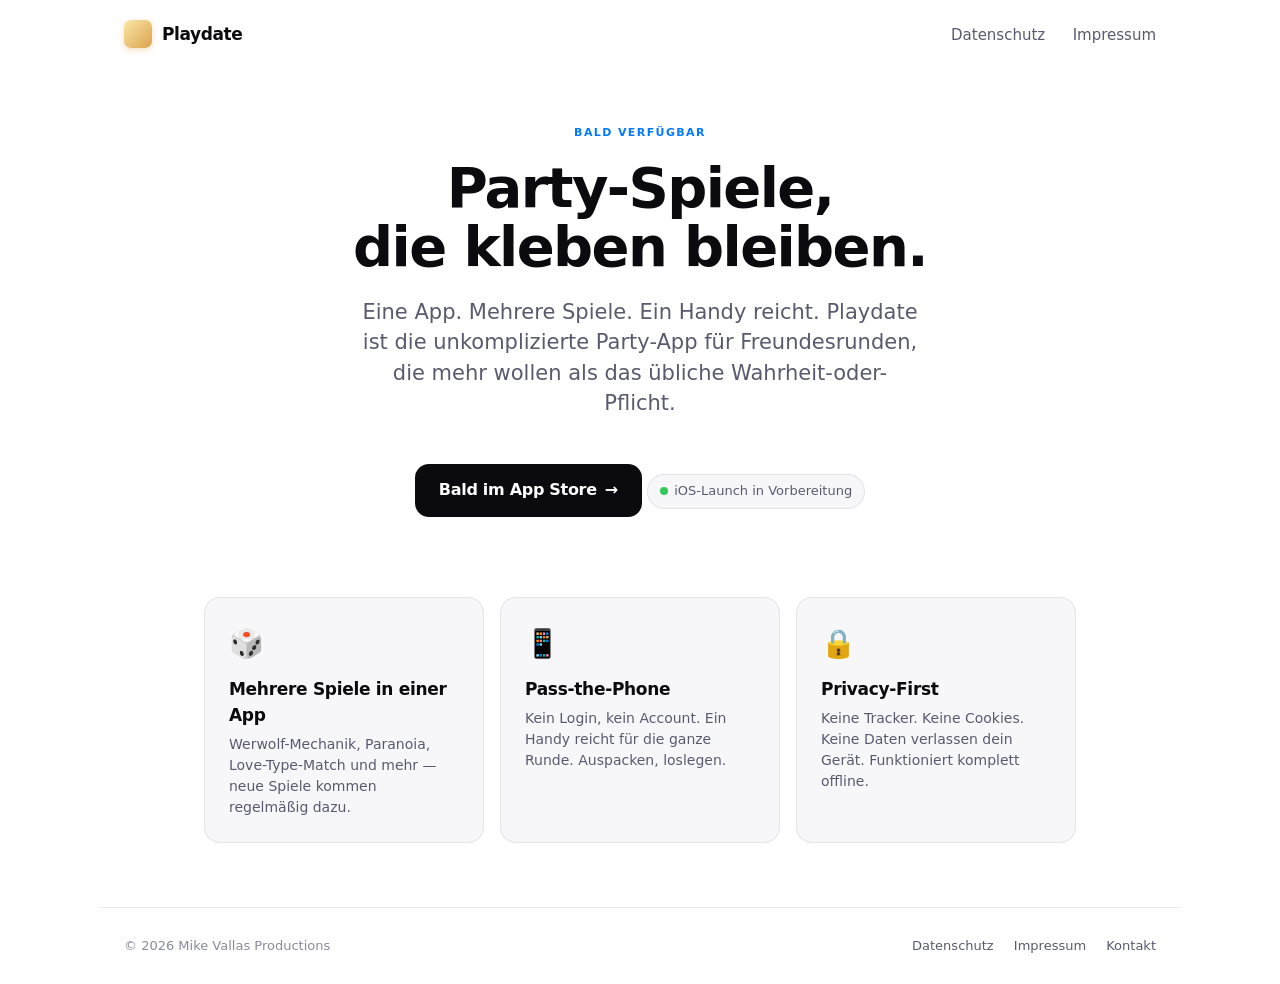
==== index.html @ 412c99d9 "Add files via upload" ====
<!DOCTYPE html>
<html lang="de">
<head>
  <meta charset="UTF-8" />
  <meta name="viewport" content="width=device-width, initial-scale=1" />
  <title>Playdate PartyApp — Party-Spiele für unvergessliche Abende</title>
  <meta name="description" content="Playdate ist die App für Party-Spiele unter Freunden. Pass-the-phone, kein Login, einfach loslegen. Bald im App Store." />
  <meta name="theme-color" content="#FFFFFF" />
  <link rel="stylesheet" href="style.css" />

  <!-- Open Graph -->
  <meta property="og:title" content="Playdate PartyApp" />
  <meta property="og:description" content="Party-Spiele für unvergessliche Abende. Bald im App Store." />
  <meta property="og:type" content="website" />
  <meta property="og:url" content="https://playdate-party.app" />
</head>
<body>

  <header class="site-header">
    <a class="brand" href="/">
      <span class="brand-mark"></span>
      <span>Playdate</span>
    </a>
    <nav class="nav">
      <a href="/privacy.html">Datenschutz</a>
      <a href="/impressum.html">Impressum</a>
    </nav>
  </header>

  <section class="hero">
    <div class="hero-eyebrow">Bald verfügbar</div>
    <h1 class="hero-title">Party-Spiele,<br/>die kleben bleiben.</h1>
    <p class="hero-sub">
      Eine App. Mehrere Spiele. Ein Handy reicht. Playdate ist die unkomplizierte
      Party-App für Freundes&shy;runden, die mehr wollen als das übliche Wahrheit-oder-Pflicht.
    </p>
    <a class="hero-cta" href="#bald">
      <span>Bald im App Store</span>
      <span aria-hidden="true">→</span>
    </a>
    <div class="hero-pill">
      <span class="pulse-dot"></span>
      <span>iOS-Launch in Vorbereitung</span>
    </div>
  </section>

  <section class="features" id="bald">
    <div class="feature">
      <div class="feature-emoji">🎲</div>
      <h3 class="feature-title">Mehrere Spiele in einer App</h3>
      <p class="feature-text">
        Werwolf-Mechanik, Paranoia, Love-Type-Match und mehr — neue Spiele kommen
        regelmäßig dazu.
      </p>
    </div>
    <div class="feature">
      <div class="feature-emoji">📱</div>
      <h3 class="feature-title">Pass-the-Phone</h3>
      <p class="feature-text">
        Kein Login, kein Account. Ein Handy reicht für die ganze Runde.
        Auspacken, loslegen.
      </p>
    </div>
    <div class="feature">
      <div class="feature-emoji">🔒</div>
      <h3 class="feature-title">Privacy-First</h3>
      <p class="feature-text">
        Keine Tracker. Keine Cookies. Keine Daten verlassen dein Gerät.
        Funktioniert komplett offline.
      </p>
    </div>
  </section>

  <footer class="site-footer">
    <span>© 2026 Mike Vallas Productions</span>
    <div>
      <a href="/privacy.html">Datenschutz</a>
      <a href="/impressum.html">Impressum</a>
      <a href="mailto:support@playdate-party.app">Kontakt</a>
    </div>
  </footer>

</body>
</html>
---- style.css ----
/* ===========================================================
   Playdate PartyApp — Website
   Shared styles for landing, privacy, impressum.
   =========================================================== */

:root {
  --bg: #FFFFFF;
  --bg-soft: #F7F7FA;
  --text: #0A0A0F;
  --text-muted: #5A5A6E;
  --text-dim: #8A8A9C;
  --accent: #007AFF;
  --gold: #DAA34D;
  --gold-soft: #EBC57B;
  --border: rgba(10, 10, 15, 0.08);
  --max-w: 720px;
}

* {
  box-sizing: border-box;
}

html {
  -webkit-text-size-adjust: 100%;
  scroll-behavior: smooth;
}

body {
  margin: 0;
  font-family: -apple-system, BlinkMacSystemFont, 'SF Pro Display', 'SF Pro Text', system-ui, sans-serif;
  font-size: 17px;
  line-height: 1.55;
  color: var(--text);
  background: var(--bg);
  -webkit-font-smoothing: antialiased;
  -moz-osx-font-smoothing: grayscale;
}

a {
  color: var(--accent);
  text-decoration: none;
}

a:hover {
  text-decoration: underline;
}

.wrap {
  max-width: var(--max-w);
  margin: 0 auto;
  padding: 32px 24px 64px;
}

/* ---------- Header ---------- */

.site-header {
  display: flex;
  justify-content: space-between;
  align-items: center;
  padding: 20px 24px;
  max-width: 1080px;
  margin: 0 auto;
}

.brand {
  display: flex;
  align-items: center;
  gap: 10px;
  font-weight: 700;
  font-size: 17px;
  letter-spacing: -0.4px;
  color: var(--text);
}

.brand-mark {
  width: 28px;
  height: 28px;
  border-radius: 7px;
  background: linear-gradient(135deg, #FCE6A8 0%, #DAA34D 100%);
  box-shadow: 0 2px 6px rgba(218, 163, 77, 0.35);
}

.nav a {
  color: var(--text-muted);
  font-size: 15px;
  margin-left: 22px;
  font-weight: 500;
}

.nav a:hover {
  color: var(--text);
  text-decoration: none;
}

/* ---------- Hero (Landing) ---------- */

.hero {
  text-align: center;
  padding: 56px 24px 48px;
  max-width: 760px;
  margin: 0 auto;
}

.hero-eyebrow {
  font-size: 11px;
  font-weight: 600;
  letter-spacing: 1.4px;
  text-transform: uppercase;
  color: var(--accent);
  margin-bottom: 18px;
}

.hero-title {
  font-size: 56px;
  font-weight: 700;
  letter-spacing: -1.6px;
  line-height: 1.05;
  margin: 0 0 20px;
}

.hero-sub {
  font-size: 21px;
  line-height: 1.45;
  color: var(--text-muted);
  margin: 0 auto 32px;
  max-width: 560px;
}

.hero-cta {
  display: inline-flex;
  align-items: center;
  gap: 8px;
  padding: 14px 24px;
  border-radius: 14px;
  background: var(--text);
  color: #FFFFFF;
  font-weight: 600;
  font-size: 16px;
  letter-spacing: -0.3px;
}

.hero-cta:hover {
  text-decoration: none;
  opacity: 0.9;
}

.hero-pill {
  display: inline-flex;
  align-items: center;
  gap: 6px;
  margin-top: 24px;
  padding: 6px 12px;
  border-radius: 999px;
  background: var(--bg-soft);
  border: 1px solid var(--border);
  font-size: 13px;
  font-weight: 500;
  color: var(--text-muted);
}

.pulse-dot {
  width: 8px;
  height: 8px;
  border-radius: 50%;
  background: #34C759;
  box-shadow: 0 0 0 0 rgba(52, 199, 89, 0.5);
  animation: pulse 1.8s infinite;
}

@keyframes pulse {
  0% { box-shadow: 0 0 0 0 rgba(52, 199, 89, 0.5); }
  70% { box-shadow: 0 0 0 10px rgba(52, 199, 89, 0); }
  100% { box-shadow: 0 0 0 0 rgba(52, 199, 89, 0); }
}

/* ---------- Feature Grid (Landing) ---------- */

.features {
  display: grid;
  grid-template-columns: repeat(auto-fit, minmax(220px, 1fr));
  gap: 16px;
  max-width: 920px;
  margin: 32px auto 64px;
  padding: 0 24px;
}

.feature {
  padding: 24px;
  background: var(--bg-soft);
  border: 1px solid var(--border);
  border-radius: 16px;
}

.feature-emoji {
  font-size: 28px;
  margin-bottom: 10px;
}

.feature-title {
  font-size: 17px;
  font-weight: 600;
  letter-spacing: -0.3px;
  margin: 0 0 6px;
}

.feature-text {
  font-size: 14px;
  color: var(--text-muted);
  margin: 0;
  line-height: 1.5;
}

/* ---------- Document Pages (Privacy / Impressum) ---------- */

.doc h1 {
  font-size: 32px;
  font-weight: 700;
  letter-spacing: -0.8px;
  margin: 0 0 8px;
}

.doc .doc-sub {
  color: var(--text-dim);
  font-size: 14px;
  margin: 0 0 32px;
}

.doc h2 {
  font-size: 21px;
  font-weight: 600;
  letter-spacing: -0.4px;
  margin: 36px 0 12px;
}

.doc h3 {
  font-size: 17px;
  font-weight: 600;
  margin: 24px 0 8px;
}

.doc p,
.doc li {
  font-size: 16px;
  line-height: 1.6;
  color: var(--text);
}

.doc ul {
  padding-left: 22px;
}

.doc li {
  margin-bottom: 6px;
}

.doc address {
  font-style: normal;
  margin: 0 0 16px;
}

.kv {
  display: grid;
  grid-template-columns: 180px 1fr;
  gap: 8px 16px;
  margin: 12px 0;
  font-size: 15px;
}

.kv dt {
  color: var(--text-muted);
  font-weight: 500;
}

.kv dd {
  margin: 0;
}

/* ---------- Footer ---------- */

.site-footer {
  border-top: 1px solid var(--border);
  padding: 28px 24px;
  max-width: 1080px;
  margin: 56px auto 0;
  display: flex;
  justify-content: space-between;
  flex-wrap: wrap;
  gap: 12px;
  font-size: 13px;
  color: var(--text-dim);
}

.site-footer a {
  color: var(--text-muted);
  margin-left: 16px;
}

.site-footer a:first-child {
  margin-left: 0;
}

.site-footer a:hover {
  color: var(--text);
  text-decoration: none;
}

/* ---------- Responsive ---------- */

@media (max-width: 600px) {
  .hero {
    padding: 40px 20px 32px;
  }
  .hero-title {
    font-size: 40px;
    letter-spacing: -1.2px;
  }
  .hero-sub {
    font-size: 18px;
  }
  .doc h1 {
    font-size: 26px;
  }
  .doc h2 {
    font-size: 19px;
  }
  .kv {
    grid-template-columns: 1fr;
    gap: 2px;
  }
  .kv dt {
    margin-top: 8px;
  }
  .nav a {
    margin-left: 14px;
  }
  .site-footer {
    flex-direction: column;
  }
  .site-footer a {
    margin-left: 0;
  }
}
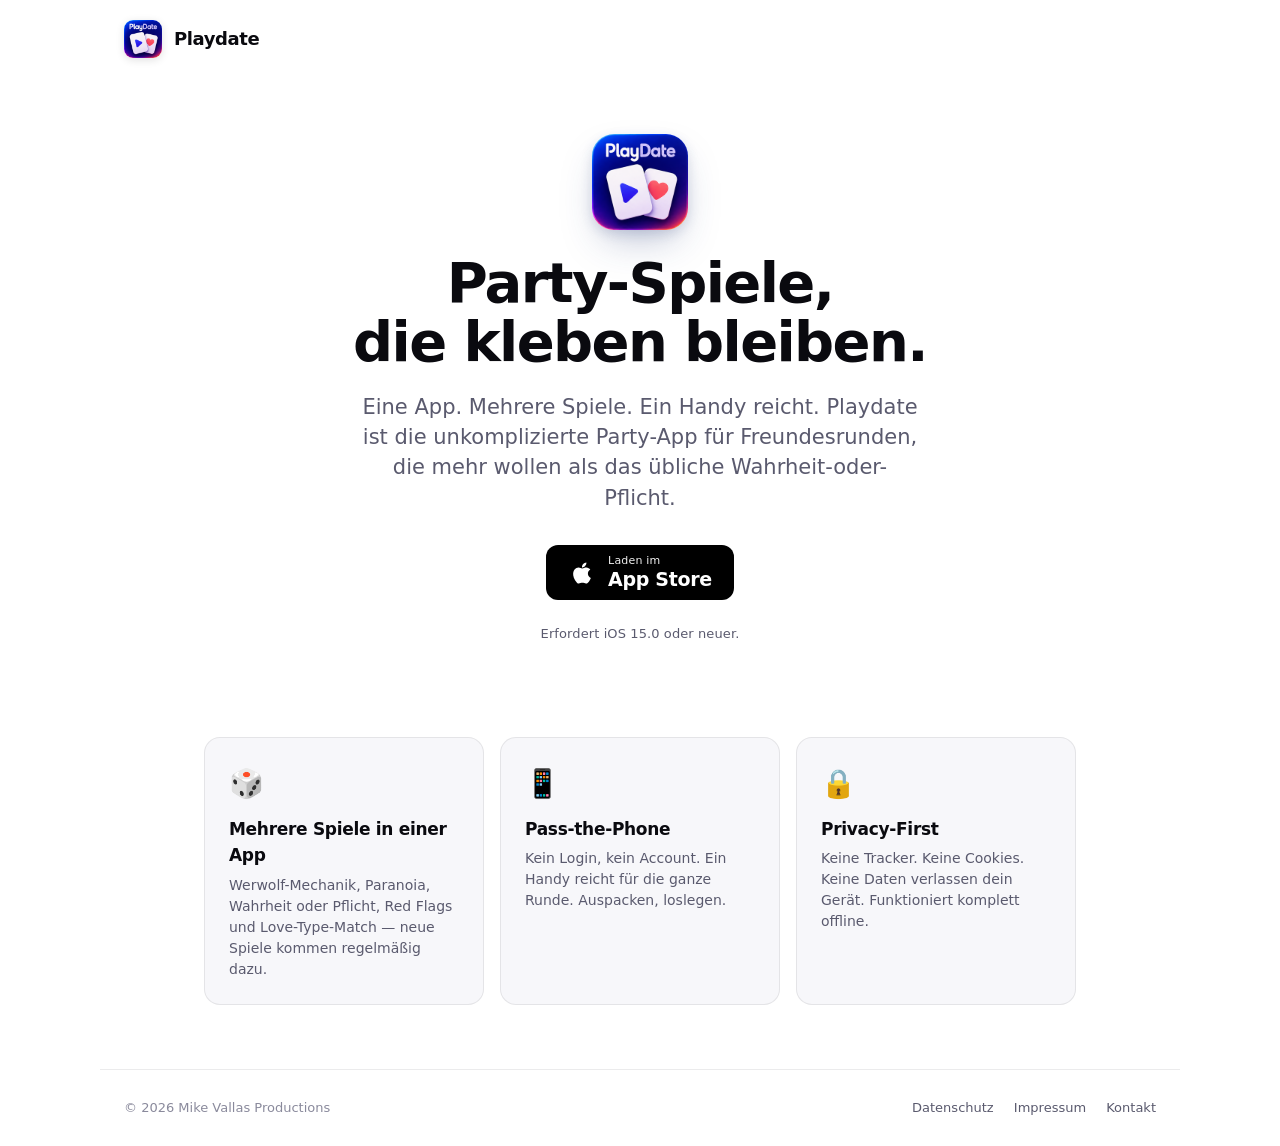
==== commit 56a0028f: "Add files via upload" ====
--- a/index.html
+++ b/index.html
@@ -3,54 +3,63 @@
 <head>
   <meta charset="UTF-8" />
   <meta name="viewport" content="width=device-width, initial-scale=1" />
-  <title>Playdate PartyApp — Party-Spiele für unvergessliche Abende</title>
-  <meta name="description" content="Playdate ist die App für Party-Spiele unter Freunden. Pass-the-phone, kein Login, einfach loslegen. Bald im App Store." />
+  <title>Playdate PartyApp — Party-Spiele für Freundesrunden</title>
+  <meta name="description" content="Playdate ist die Party-App für Freundesrunden. Werwolf, Paranoia, Wahrheit oder Pflicht und mehr — fünf Spiele in einer App. Pass-the-phone, kein Login, offline." />
   <meta name="theme-color" content="#FFFFFF" />
+  <link rel="icon" type="image/png" href="/favicon.png" />
+  <link rel="apple-touch-icon" href="/icon.png" />
   <link rel="stylesheet" href="style.css" />
 
   <!-- Open Graph -->
   <meta property="og:title" content="Playdate PartyApp" />
-  <meta property="og:description" content="Party-Spiele für unvergessliche Abende. Bald im App Store." />
+  <meta property="og:description" content="Party-Spiele für unvergessliche Freundesrunden. Im App Store." />
   <meta property="og:type" content="website" />
   <meta property="og:url" content="https://playdate-party.app" />
+  <meta property="og:image" content="https://playdate-party.app/icon.png" />
 </head>
 <body>
 
+  <!--
+    TODO nach App-Store-Live: APP_STORE_URL durch echten App-Store-Link ersetzen.
+    Aktuell #-Anchor als Placeholder, damit Klicks nichts kaputtmachen.
+  -->
+
   <header class="site-header">
     <a class="brand" href="/">
-      <span class="brand-mark"></span>
+      <img class="brand-mark" src="/icon.png" alt="" />
       <span>Playdate</span>
     </a>
-    <nav class="nav">
-      <a href="/privacy.html">Datenschutz</a>
-      <a href="/impressum.html">Impressum</a>
-    </nav>
   </header>
 
   <section class="hero">
-    <div class="hero-eyebrow">Bald verfügbar</div>
+    <img class="hero-icon" src="/icon.png" alt="Playdate App-Icon" />
     <h1 class="hero-title">Party-Spiele,<br/>die kleben bleiben.</h1>
     <p class="hero-sub">
-      Eine App. Mehrere Spiele. Ein Handy reicht. Playdate ist die unkomplizierte
-      Party-App für Freundes&shy;runden, die mehr wollen als das übliche Wahrheit-oder-Pflicht.
+      Eine App. Mehrere Spiele. Ein Handy reicht. Playdate ist die
+      unkomplizierte Party-App für Freundes&shy;runden, die mehr wollen als das
+      übliche Wahrheit-oder-Pflicht.
     </p>
-    <a class="hero-cta" href="#bald">
-      <span>Bald im App Store</span>
-      <span aria-hidden="true">→</span>
+
+    <a class="store-badge" href="#" aria-label="Im App Store laden">
+      <svg viewBox="0 0 24 24" xmlns="http://www.w3.org/2000/svg" aria-hidden="true">
+        <path d="M17.05 20.28c-.98.95-2.05.8-3.08.35-1.09-.46-2.09-.48-3.24 0-1.44.62-2.2.44-3.06-.35C2.79 15.25 3.51 7.59 9.05 7.31c1.35.07 2.29.74 3.08.8 1.18-.24 2.31-.93 3.57-.84 1.51.12 2.65.72 3.4 1.8-3.12 1.87-2.38 5.98.48 7.13-.57 1.5-1.31 2.99-2.54 4.09zM12 7.25c-.15-2.23 1.66-4.07 3.74-4.25.29 2.58-2.34 4.5-3.74 4.25z"/>
+      </svg>
+      <span class="store-badge-text">
+        <span class="store-badge-small">Laden im</span>
+        <span class="store-badge-big">App&nbsp;Store</span>
+      </span>
     </a>
-    <div class="hero-pill">
-      <span class="pulse-dot"></span>
-      <span>iOS-Launch in Vorbereitung</span>
-    </div>
+
+    <p class="hero-meta">Erfordert iOS&nbsp;15.0 oder neuer.</p>
   </section>
 
-  <section class="features" id="bald">
+  <section class="features">
     <div class="feature">
       <div class="feature-emoji">🎲</div>
       <h3 class="feature-title">Mehrere Spiele in einer App</h3>
       <p class="feature-text">
-        Werwolf-Mechanik, Paranoia, Love-Type-Match und mehr — neue Spiele kommen
-        regelmäßig dazu.
+        Werwolf-Mechanik, Paranoia, Wahrheit oder Pflicht, Red Flags und
+        Love-Type-Match — neue Spiele kommen regelmäßig dazu.
       </p>
     </div>
     <div class="feature">
--- a/style.css
+++ b/style.css
@@ -65,31 +65,19 @@
 .brand {
   display: flex;
   align-items: center;
-  gap: 10px;
+  gap: 12px;
   font-weight: 700;
-  font-size: 17px;
+  font-size: 18px;
   letter-spacing: -0.4px;
   color: var(--text);
 }
 
 .brand-mark {
-  width: 28px;
-  height: 28px;
-  border-radius: 7px;
-  background: linear-gradient(135deg, #FCE6A8 0%, #DAA34D 100%);
-  box-shadow: 0 2px 6px rgba(218, 163, 77, 0.35);
-}
-
-.nav a {
-  color: var(--text-muted);
-  font-size: 15px;
-  margin-left: 22px;
-  font-weight: 500;
-}
-
-.nav a:hover {
-  color: var(--text);
-  text-decoration: none;
+  width: 38px;
+  height: 38px;
+  border-radius: 9px;
+  display: block;
+  box-shadow: 0 2px 8px rgba(10, 10, 15, 0.12);
 }
 
 /* ---------- Hero (Landing) ---------- */
@@ -108,6 +96,16 @@
   text-transform: uppercase;
   color: var(--accent);
   margin-bottom: 18px;
+}
+
+.hero-icon {
+  width: 96px;
+  height: 96px;
+  border-radius: 22px;
+  margin: 0 auto 24px;
+  display: block;
+  box-shadow: 0 18px 40px -12px rgba(40, 60, 120, 0.35),
+              0 4px 12px rgba(40, 60, 120, 0.15);
 }
 
 .hero-title {
@@ -126,51 +124,62 @@
   max-width: 560px;
 }
 
-.hero-cta {
+/* App Store Badge — Apple-konformes Design (schwarz, weiße Typo,
+   Apple-Logo links, "Laden im" klein über "App Store" groß).
+   Wird sowohl in Hero als auch ggf. im Footer verwendet. */
+.store-badge {
   display: inline-flex;
   align-items: center;
-  gap: 8px;
-  padding: 14px 24px;
-  border-radius: 14px;
-  background: var(--text);
+  gap: 12px;
+  padding: 10px 22px;
+  border-radius: 12px;
+  background: #000000;
   color: #FFFFFF;
-  font-weight: 600;
-  font-size: 16px;
+  font-family: -apple-system, BlinkMacSystemFont, system-ui, sans-serif;
+  text-decoration: none;
+  transition: transform 0.15s ease;
+}
+
+.store-badge:hover {
+  text-decoration: none;
+  transform: translateY(-1px);
+  color: #FFFFFF;
+}
+
+.store-badge svg {
+  width: 28px;
+  height: 28px;
+  fill: #FFFFFF;
+  flex-shrink: 0;
+}
+
+.store-badge-text {
+  display: flex;
+  flex-direction: column;
+  align-items: flex-start;
+  line-height: 1.1;
+}
+
+.store-badge-small {
+  font-size: 11px;
+  font-weight: 400;
+  letter-spacing: 0.2px;
+  opacity: 0.95;
+}
+
+.store-badge-big {
+  font-size: 19px;
+  font-weight: 600;
   letter-spacing: -0.3px;
-}
-
-.hero-cta:hover {
-  text-decoration: none;
-  opacity: 0.9;
-}
-
-.hero-pill {
-  display: inline-flex;
-  align-items: center;
-  gap: 6px;
+  margin-top: 2px;
+}
+
+.hero-meta {
   margin-top: 24px;
-  padding: 6px 12px;
-  border-radius: 999px;
-  background: var(--bg-soft);
-  border: 1px solid var(--border);
   font-size: 13px;
   font-weight: 500;
   color: var(--text-muted);
-}
-
-.pulse-dot {
-  width: 8px;
-  height: 8px;
-  border-radius: 50%;
-  background: #34C759;
-  box-shadow: 0 0 0 0 rgba(52, 199, 89, 0.5);
-  animation: pulse 1.8s infinite;
-}
-
-@keyframes pulse {
-  0% { box-shadow: 0 0 0 0 rgba(52, 199, 89, 0.5); }
-  70% { box-shadow: 0 0 0 10px rgba(52, 199, 89, 0); }
-  100% { box-shadow: 0 0 0 0 rgba(52, 199, 89, 0); }
+  letter-spacing: 0.1px;
 }
 
 /* ---------- Feature Grid (Landing) ---------- */
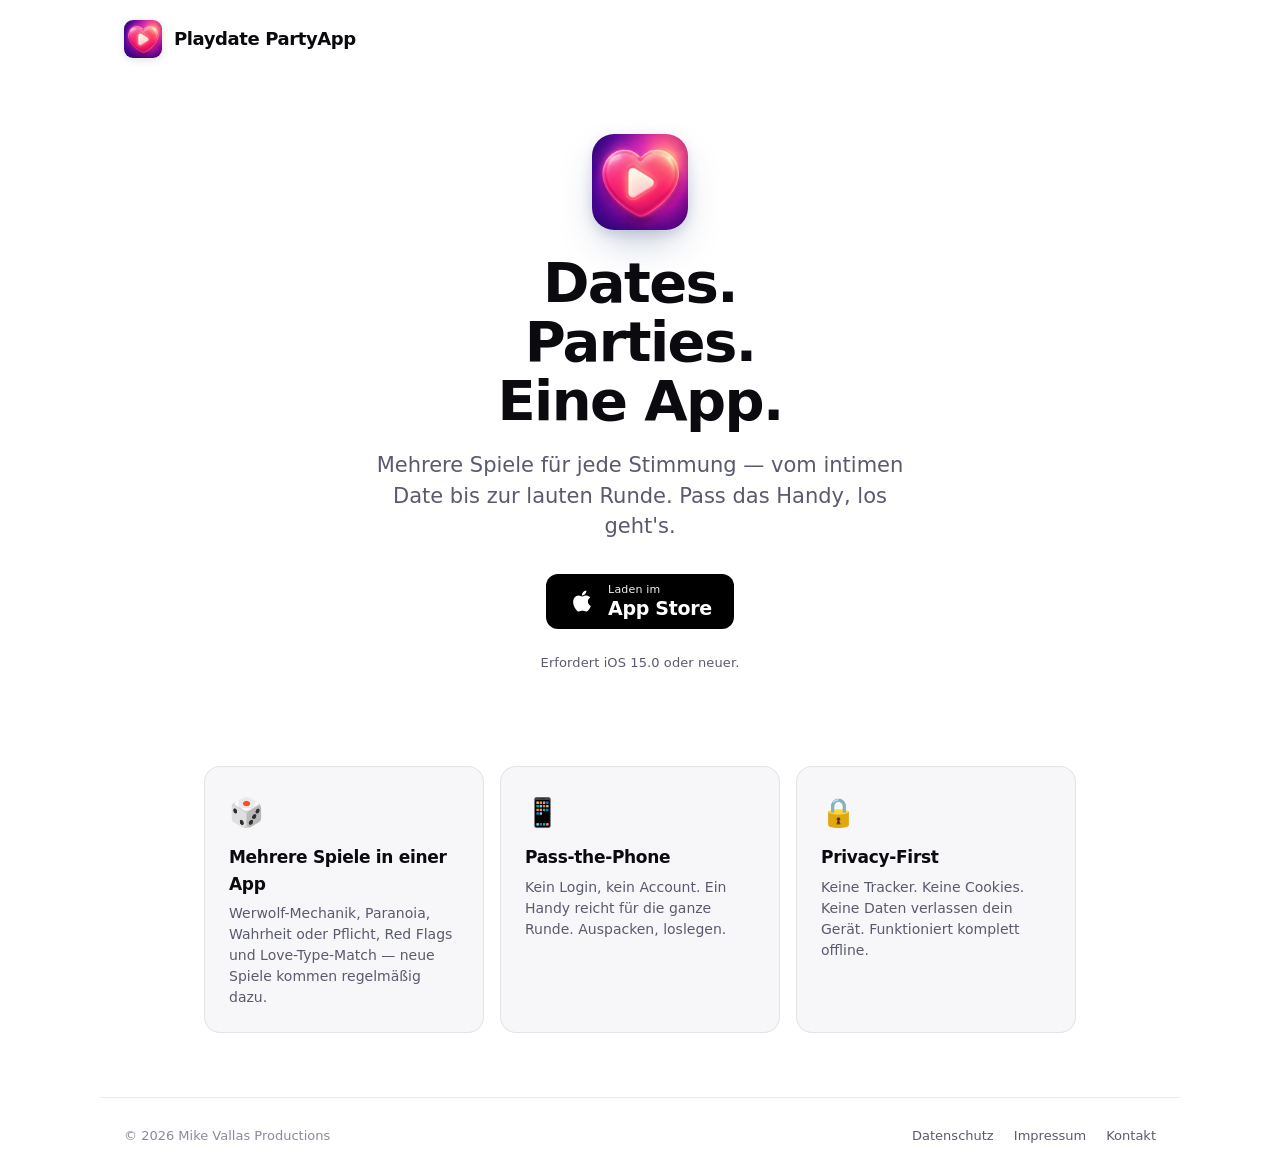
==== commit 59d557c9: "Add files via upload" ====
--- a/index.html
+++ b/index.html
@@ -27,17 +27,16 @@
   <header class="site-header">
     <a class="brand" href="/">
       <img class="brand-mark" src="/icon.png" alt="" />
-      <span>Playdate</span>
+      <span>Playdate PartyApp</span>
     </a>
   </header>
 
   <section class="hero">
     <img class="hero-icon" src="/icon.png" alt="Playdate App-Icon" />
-    <h1 class="hero-title">Party-Spiele,<br/>die kleben bleiben.</h1>
+    <h1 class="hero-title">Dates.<br/>Parties.<br/>Eine App.</h1>
     <p class="hero-sub">
-      Eine App. Mehrere Spiele. Ein Handy reicht. Playdate ist die
-      unkomplizierte Party-App für Freundes&shy;runden, die mehr wollen als das
-      übliche Wahrheit-oder-Pflicht.
+      Mehrere Spiele für jede Stimmung — vom intimen Date bis zur lauten Runde.
+      Pass das Handy, los geht's.
     </p>
 
     <a class="store-badge" href="#" aria-label="Im App Store laden">
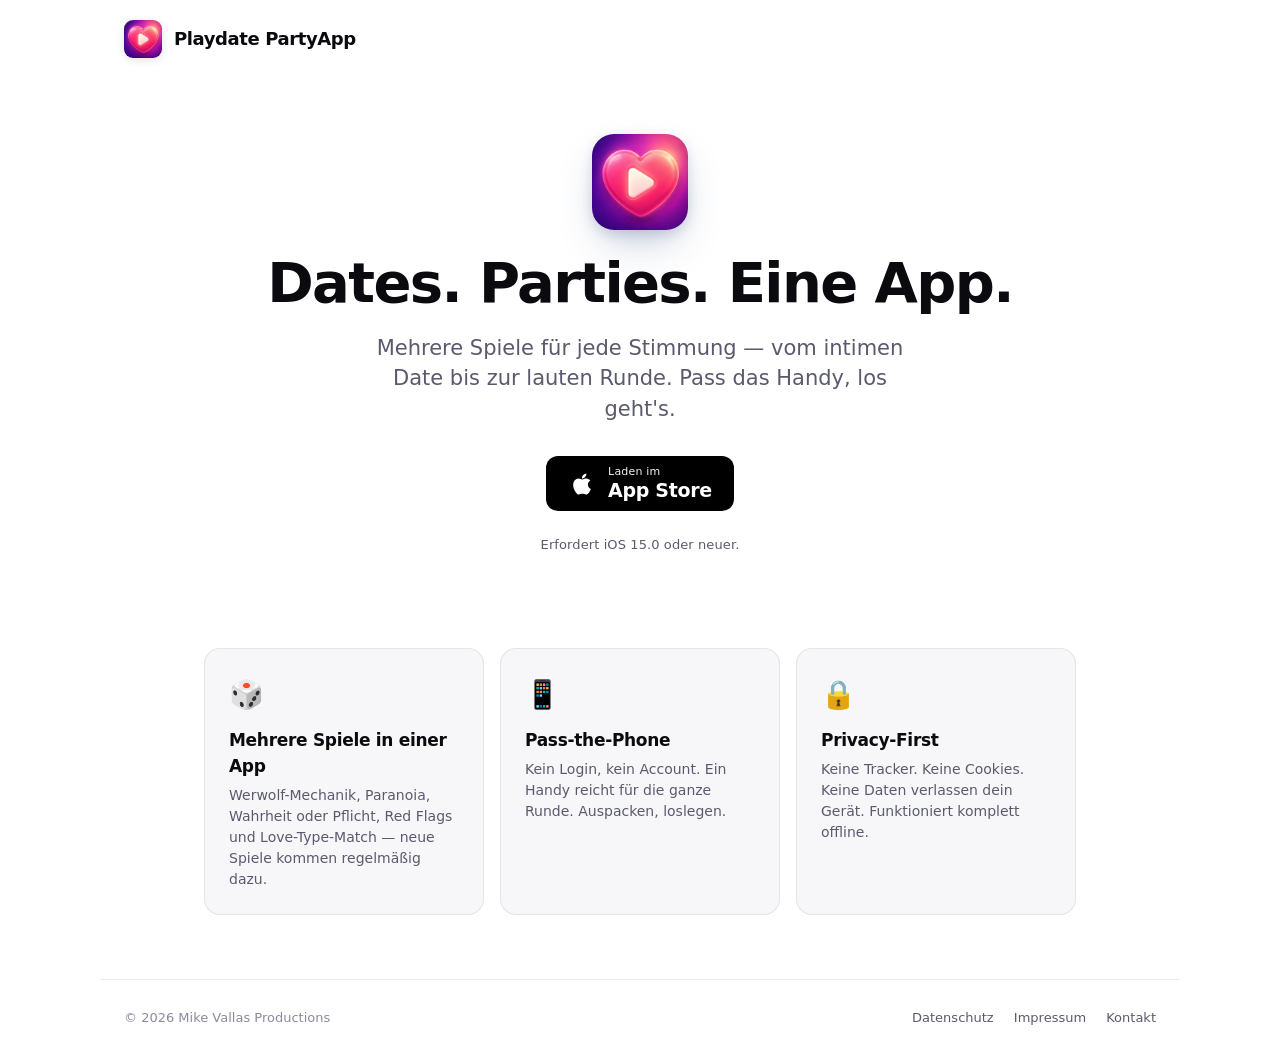
==== commit 72aa2e2a: "Add files via upload" ====
--- a/index.html
+++ b/index.html
@@ -33,7 +33,7 @@
 
   <section class="hero">
     <img class="hero-icon" src="/icon.png" alt="Playdate App-Icon" />
-    <h1 class="hero-title">Dates.<br/>Parties.<br/>Eine App.</h1>
+    <h1 class="hero-title">Dates. Parties. Eine App.</h1>
     <p class="hero-sub">
       Mehrere Spiele für jede Stimmung — vom intimen Date bis zur lauten Runde.
       Pass das Handy, los geht's.
--- a/style.css
+++ b/style.css
@@ -85,7 +85,11 @@
 .hero {
   text-align: center;
   padding: 56px 24px 48px;
-  max-width: 760px;
+  /* 880px statt 760px — gibt dem 56px-Hero-Title genug Breite damit
+     "Dates. Parties. Eine App." auf Desktop komfortabel auf einer
+     Zeile bleibt. Sub-Headline hat eigenes max-width: 560px und bleibt
+     visuell schmaler/lesbarer. */
+  max-width: 880px;
   margin: 0 auto;
 }
 
